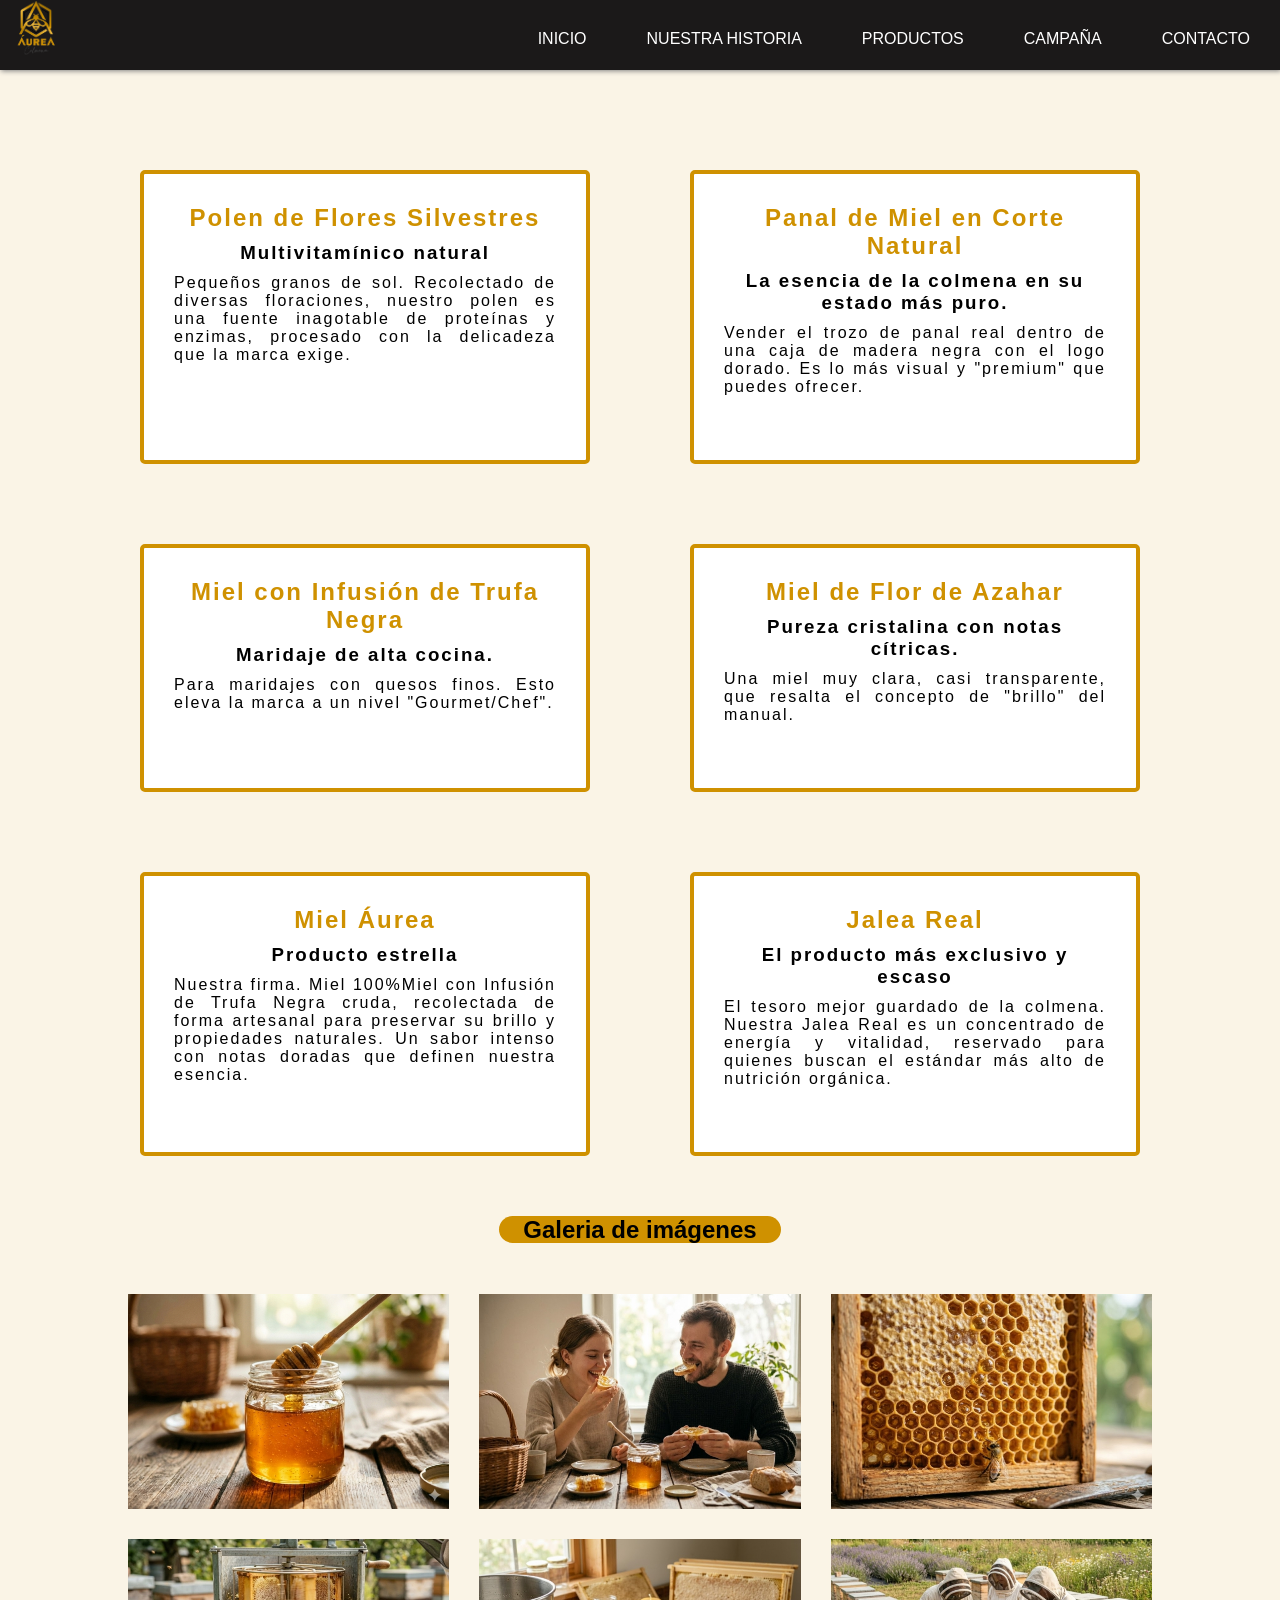
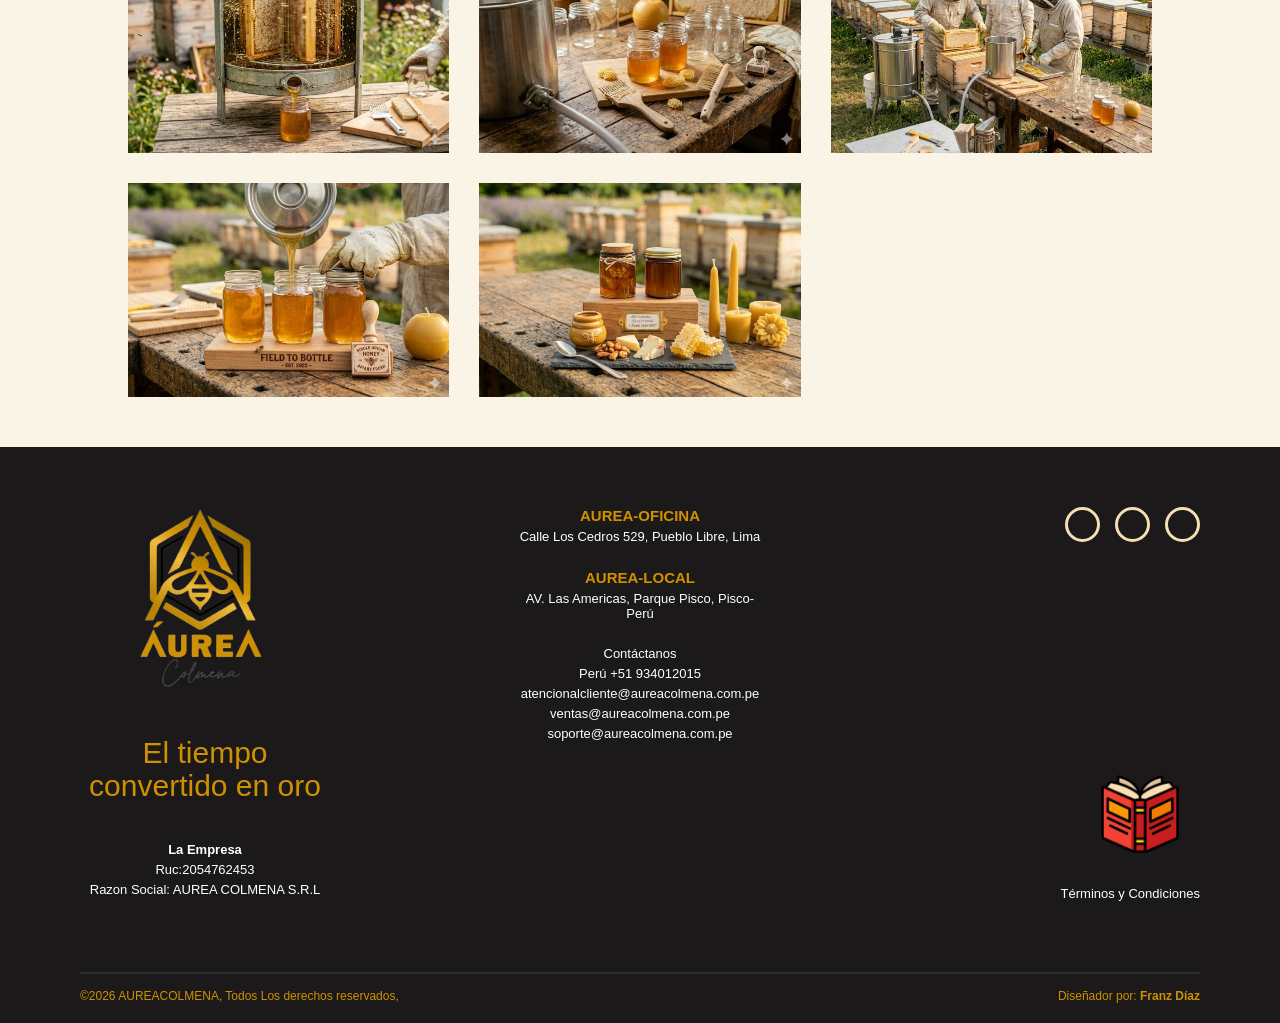
==== productos.html @ 993e4b32 "Add files via upload" ====
<!DOCTYPE html>
<html lang="en">
<head>
    <meta charset="UTF-8">
    <meta name="viewport" content="width=device-width, initial-scale=1.0">
    <title>AUREA COLMENA</title>
    <link rel="shortcut icon" href="IMG/isotipo.jpg">

    <link rel="stylesheet" href="CSS/index.css">
    <link rel="stylesheet" href="CSS/productos.css">
    <link rel="stylesheet" href="CSS/estilo-footer.css">


</head>
  <header class="header">
    <a href="INDEX.html" class="logo"><img src="IMG/logo-aurea.png" width="55"></a>
    <input type="checkbox" id="side-menu" class="side-menu">
    <label for="side-menu" class="hamb"><span class="hamb-line"></span></label>
    <nav class="nav"> 
     <ul class="menu"> 
        <li><a href="index.html">INICIO</a></li>
        <li><a href="nuestrahistoria.html">NUESTRA HISTORIA</a></li>
        <li><a href="productos.html">PRODUCTOS</a></li>
        <li><a href="campaña.html">CAMPAÑA</a></li>
        <li><a href="contacto.html">CONTACTO</a></li>
     </ul>
    </nav>
  </header>
  
  <div class="productos">
    <div class="container-prod">
        
    </div>
    <div class="container-prod">
        <div class="card-prod">
            <h2>Polen de Flores Silvestres</h2>
            <h3>Multivitamínico natural</h3>
            <p>Pequeños granos de sol. Recolectado de diversas floraciones, 
                nuestro polen es una fuente inagotable de proteínas y enzimas, 
                procesado con la delicadeza que la marca exige.</p>
            <img src="img/polen-aurea.png" alt="">
        </div>
        <div class="card-prod">
            <h2>Panal de Miel en Corte Natural</h2>
            <h3>La esencia de la colmena en su estado más puro.</h3>
            <p>Vender el trozo de panal real dentro de una caja de madera negra con el logo dorado. Es lo más visual y "premium" que puedes ofrecer.</p>
            <img src="img/panal-aurea.png" alt="">
        </div>
    </div>
    <div class="container-prod">
        <div class="card-prod">
            <h2>Miel con Infusión de Trufa Negra</h2>
            <h3>Maridaje de alta cocina.</h3>
            <p>Para maridajes con quesos finos. Esto eleva la marca a un nivel "Gourmet/Chef".</p>
            <img src="img/trufas negras.png" alt="">
        </div>
        <div class="card-prod">
            <h2>Miel de Flor de Azahar</h2>
            <h3>Pureza cristalina con notas cítricas.</h3>
            <p>Una miel muy clara, casi transparente, que resalta el concepto de "brillo" del manual.</p>
            <img src="img/flor de azahar.png" alt="">
        </div>
    </div>
    <div class="container-prod">
        <div class="card-prod">
            <h2>Miel Áurea</h2>
            <h3>Producto estrella</h3>
            <p>Nuestra firma. Miel 100%Miel con Infusión de Trufa Negra cruda, recolectada 
                de forma artesanal para preservar su brillo y 
                propiedades naturales. Un sabor intenso con notas doradas
                que definen nuestra esencia.</p>
            <img src="img/miel-aurea.png" alt="">
        </div>
        <div class="card-prod">
            <h2>Jalea Real</h2>
            <h3>El producto más exclusivo y escaso</h3>
            <p>El tesoro mejor guardado de la colmena.
                Nuestra Jalea Real es un concentrado de energía y vitalidad, 
                reservado para quienes buscan el estándar más alto de nutrición orgánica.</p>
            <img src="img/jalea-aurea.png" alt="">
        </div>
</div>
<div class="ful-img" id="fulImgBox">
<img src="IMG GALERIA/imagen galeria 1.jpg" id="fulImg" alt="">
<span onclick="closeImg()">X</span>
</div>

<b><h2><span>Galeria de imágenes</h2></span></b>

<div class="img-gallery">
    <img src="IMG GALERIA/imagen galeria 1.jpg" onclick="openFulImg(this.src)" alt="imagen-1">
    <img src="IMG GALERIA/imagen 2.jpg" onclick="openFulImg(this.src)" alt="imagen-2">
    <img src="IMG GALERIA/imagen 3.jpg" onclick="openFulImg(this.src)" alt="imagen-3">
    <img src="IMG GALERIA/imagen 4.jpg" onclick="openFulImg(this.src)" alt="imagen-4">
    <img src="IMG GALERIA/imagen 5.jpg" onclick="openFulImg(this.src)" alt="imagen-5">
    <img src="IMG GALERIA/imagen 6.jpg" onclick="openFulImg(this.src)" alt="imagen-6">
    <img src="IMG GALERIA/imagen 7.jpg" onclick="openFulImg(this.src)" alt="imagen-7">
    <img src="IMG GALERIA/imagen 8.jpg" onclick="openFulImg(this.src)" alt="imagen-8">
</div>

<script src="EFECTO-ANIMACION.js"></script>

  <footer class="main-footer">
    <div class="footer-container">
       <div class="footer-column branding">
           <img src="IMG/logo-aurea.png" alt="AFROMAX-NUTRIENDO RAICES" class="footer-logo">
           <h2 class="tagline">El tiempo convertido en oro</h2>
           <div class="Company-info">
             <p><strong>La Empresa</strong></p>
             <ul>
                  <li>Ruc:2054762453</li>
                  <li>Razon Social: AUREA COLMENA S.R.L</li>
             </ul>
           </div>
       </div>
          <div class="footer-column contact-details">
           <div class="andress-section">
             <p>
                <strong >AUREA-OFICINA </strong>
             </p>
              <P>Calle Los Cedros 529, Pueblo Libre, Lima</P>
         </div>

          <div class="andress-section">
             <p>
                <strong >AUREA-LOCAL</strong>
             </p>
              <P>AV. Las Americas, Parque Pisco, Pisco-Perú</P>
         </div>
             <div class="contact-section">
                <p><stong>Contáctanos</stong></p>
                <ul>
                   <li>Perú +51 934012015</li>
                   <li>atencionalcliente@aureacolmena.com.pe</li>
                   <li>ventas@aureacolmena.com.pe</li>
                   <li>soporte@aureacolmena.com.pe</li>
                </ul>
             </div>
         </div>

         <div class="footer-column extras">
           <div class="social-icons">
               <a href="https://www.instagram.com/"><i class="fab fa-instagram"></i></a>  
               <a href="https://www.linkedin.com/login/es"><i class="fab fa-linkedin-in"></i></a>
               <a href="https://www.facebook.com/?locale=es_LA"><i class="fab fa-facebook-f"></i></a>                   
                                  
               
             
           </div>

           <div class="complaints-book">
             <img src="IMG/terminos-aurea.png" alt="libro de reclamaciones">
             <a href="#" class="terms-link">Términos y Condiciones</a>
           </div>
         </div>
    </div>

      <div class="footer-bottom">
       <p>©2026 AUREACOLMENA, Todos Los derechos reservados,</p>
       <div class="divider"></div>
       <p>Diseñador por: <strong>Franz Díaz</strong></p>
      </div>
  </footer>
</body>
</html>
---- CSS/index.css ----
@import url('https://fonts.googleapis.com/css2?family=Luckiest+Guy&family=Poppins:ital,wght@0,100;0,200;0,300;0,400;0,500;0,600;0,700;0,800;0,900;1,100;1,200;1,300;1,400;1,500;1,600;1,700;1,800;1,900&display=swap');


*{
   margin: 0;
   padding: 0;
   box-sizing: border-box;
   font-family:'Poppins', sans-serif;
}
main{
    padding: 0;
}
a{
    text-decoration: none;
}
ul{
list-style: none;
}
.header{
    background-color: #1b1919; 
    box-shadow: 1px 1px 5px 0px gray;
    width: 100%;
}
.logo{
    display: inline-block;
    color: white;
    font-size: 60px;
    margin-left: 10px;
}
.nav{
    width: 100%;
    height: 100%;
    position: fixed;
    overflow: hidden;
    max-height: 0;
    transition: max-height .5s ease-out;  
    background-color: #1b1919; 
}
.menu a{
    display: block;
    padding: 30px;
    color: white;
}
.menu ul li a:hover{
    background-color: #f1bb3d;
}
.hamb{
cursor: pointer;
float: right;
padding: 40px 20px;
}
.hamb-line{
    background-color: white;
    display: block;
    height: 2px;
    position: relative;
    width: 24px;
}
.hamb-line::before
.hamb-line::after
{
    background: white;
    content: ´´;
    display: block;
    height: 100%;
    position: absolute;
    transition: all .2s ease-out;
    width: 100%;
}
.hamb-line::before
{
    top: 5px;
}
.hamb-line::after
{
    top:5px;
}
.side-menu{
    display: none;
}
.side-menu:checked ~ nav {
    max-height: 100%;
}
.side-menu:checked ~ .hamb-line
{
background: transparent;
}
.side-menu:checked ~ .hamb .hamb-line::before
{
    transform: rotate(-45deg);
    top: 0;
}
.side-menu:checked ~ .hamb .hamb-line::after
{
    transform: rotate(-45deg);
    top: 0;
}
@media (min-width: 768px){
    .nav
    {
        max-height: none;
        top: 0;
        position: relative;
        float: right;
        width: fit-content;
        background-color: transparent;
    }
    .menu li{
        float: left;
    }
    .menu a:hover{
        background-color: transparent;
        color: #f1bb3d;
    }
    .hamb{
        display: none;
    }
}
---- CSS/productos.css ----
@import url('https://fonts.googleapis.com/css2?family=Luckiest+Guy&family=Poppins:ital,wght@0,100;0,200;0,300;0,400;0,500;0,600;0,700;0,800;0,900;1,100;1,200;1,300;1,400;1,500;1,600;1,700;1,800;1,900&display=swap');

*{
    font-family: 'Poppins', sans-serif;
}
.productos{
    text-align: center;
}
.container-prod{
    display: flex;
    justify-content: center;
    gap: 100px;
    padding-top: 20px;
    padding-bottom: 60px;
}
.card-prod{
    background-color: #ffffff;
    border-radius: 5px;
    padding: 30px;
    width: 450px;
    text-align: justify;
    border: #cf9100 4px solid;
    letter-spacing: 2px;
}
.img{
    filter: brightness(0.3);
    width: 100%;
    display: block;
    z-index: 1;
    height: 650px;
}       
h1{
    font-size: 70px;
    color: #cf9100;
    padding-bottom: 30px;
}

.card-prod img{
    width: 100%;
    padding-top: 30px;
}
.card-prod h2{
    text-align: center;
    color: #cf9100;
}
.card-prod h3{
    text-align: center;
    padding: 10px;
}
h1::before{
    content: "";
    display: block;
    width: 100%;
    height: 2px;
    position: absolute;
    background-color: black;
    top: 50%;
    z-index: -1;
}
h2 span{
    background-color: #cf9100;
    padding: 0 24px;
    border-radius: 24px;
}
.img-gallery{
    width: 80%;
    margin: 50px auto 50px;
    display: grid;
    grid-template-columns: repeat(auto-fit,minmax(240px,1fr));
    gap: 30px;
}
.img-gallery img{
    width: 100%;
    cursor: pointer;
    transition: 1s;
}
.img-gallery img:hover{
    transform: scale(1.2);
}
.ful-img{
    width: 100%;
    height: 100vh;
    background-color: black;
    position: fixed;
    top: 0;
    left: 0;
    display: none;
    align-items: center;
    justify-content: center;
    z-index: 99;
}
.ful-img span{
    position: absolute;
    top: 5%;
    right: 5%;
    font-size: 30px;
    color: white;
    cursor: pointer;
}
.ful-img img{
    width: 90%;
    max-width: 600px;
}

/*Responsive*/

@media (max-width: 768px){

    .container-prod{
        flex-direction: column;
        align-items: center;
        gap: 30px;
        padding-left: 15px;
        padding-right: 15px;
    }

    .card-prod{
        width: 100%;
        max-width: 400px;
        padding: 20px;
    }

    h1{
        font-size: 40px;
    }

    .img{
        height: 300px;
        object-fit: cover;
    }

    .img-gallery{
        width: 95%;
        gap: 15px;
        grid-template-columns: repeat(auto-fit,minmax(150px,1fr));
    }

    .img-gallery img:hover{
        transform: none;
    }

    .ful-img img{
        width: 95%;
    }
}
---- CSS/estilo-footer.css ----
*{
    margin: 0px;
    padding: 0px;
    box-sizing: border-box;
    font-family: sans-serif;
}
body{
    background-color:  #faf4e6;

}
.main-footer{
    background-color: #1b1919;
    color: white;
    padding: 60px 80px 20px 80px;
}
.footer-container{
    display: flex;
    justify-content: space-between;
    flex-wrap: wrap;
    max-width: 1400px;
    margin: 0 auto;
    padding-bottom: 40px;
    border-bottom: 2px solid rgb(46, 46, 46);
}
/*COLUMNAS*/

.footer-column{
    flex: 1;
    max-width: 250px;
    margin-bottom: 30px;
}
.footer-logo{
    width: 180px;
    margin-bottom: 40px;
}
.tagline{
    font-size: 30px;
    font-weight: 300;
    line-height: 1.1;
    margin-bottom: 40px;
    color:  #cf9100;
    font-family: Impact, Haettenschweiler, 'Arial Narrow Bold', sans-serif;
}
.Company-info{
    font-size: 13px;
    color: white;
    margin-bottom: 5px;
    list-style: none;
}
.Company-info p, .Company-info li{
    font-size: 13px;
    color: white;
    margin-bottom: 5px;
    list-style: none;
}
/*ESTILO DE CONTACTO*/

.contact-details P, .contact-details li{
    font-size: 13px;
    color:  white;
    margin-bottom: 5px;
    list-style: none;
}
.andress-section{
    margin-bottom: 25px;
}
.contact-details strong{
     font-size: 15px;
    color:  #cf9100;
    margin-bottom: 5px;
    list-style: none;
}
/*ESTILO DE REDES SOCIALES*/

.extras{
    display: flex;
    flex-direction: column;
    align-items: flex-end;
    justify-content: space-between;
}
.social-icons{
    display: flex;
    gap: 15px;
}
.social-icons a{
    width: 35px;
    height: 35px;
    border: 3px solid wheat;
    border-radius: 50%;
    display: flex;
    align-items: center;
    justify-content: center;
    transition: 0.3s;
    color:  #cf9100;
}
.social-icons a:hover{
    background-color:  #cf9100;
    color: white;
}
.complaints-book{
    text-align: right;
}
.complaints-book img{
    width: 120px;
    display: block;
    margin-left: auto;
    margin-bottom: 10px;
}
.terms-link{
    font-size: 13px;
    color: white;
}
.footer-bottom{
    display: flex;
    justify-content: space-between;
    align-items: center;
    padding-top: 15px;
    font-size: 12px;
    color: #cf9100;
}
.footer-strong{
    color: black;
}
/*REPONSIVE*/

@media(max-width: 992px){
    .footer-container{
        flex-direction: column;
    }
    .tagline{
        font-size: 32px;
    }
    .extras{
        align-items: center;
    }
    .complaints-book{
        text-align: left;
    }
    .complaints-book img{
        margin-left: 0;
    }
}
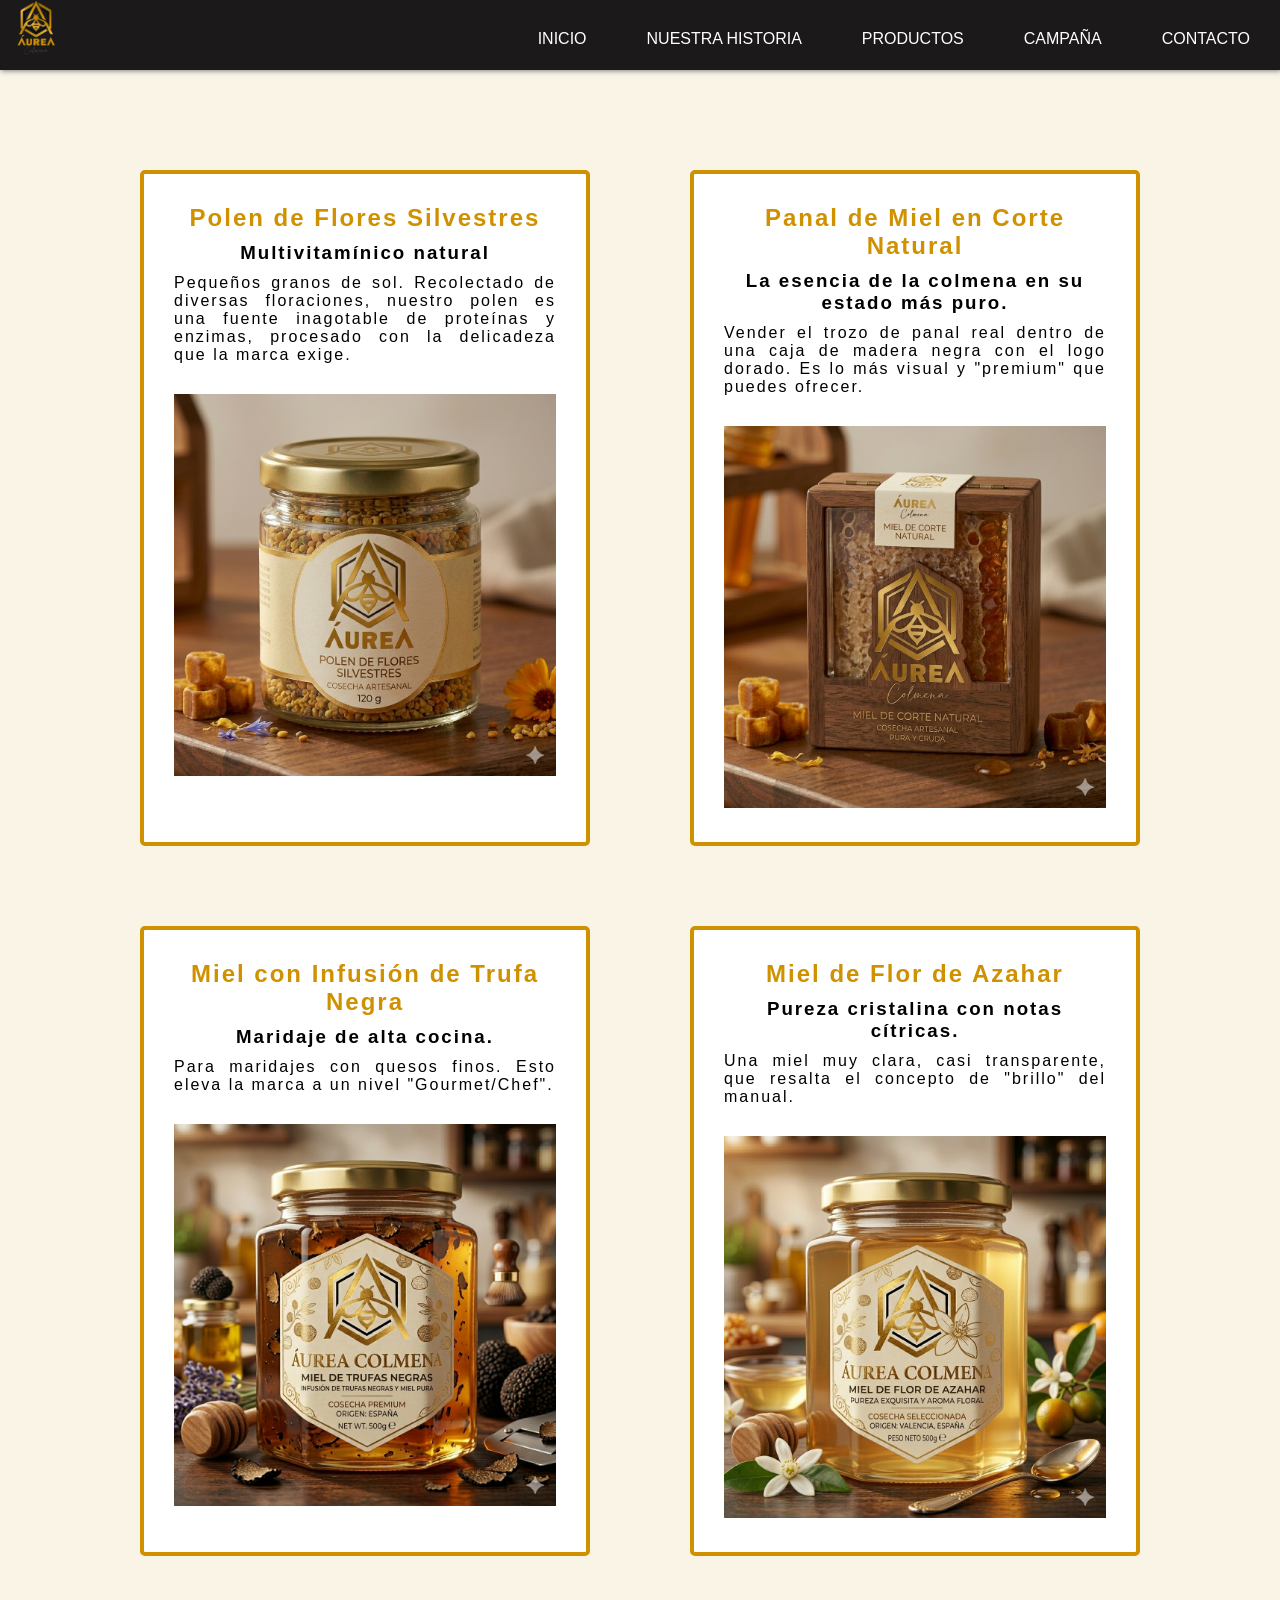
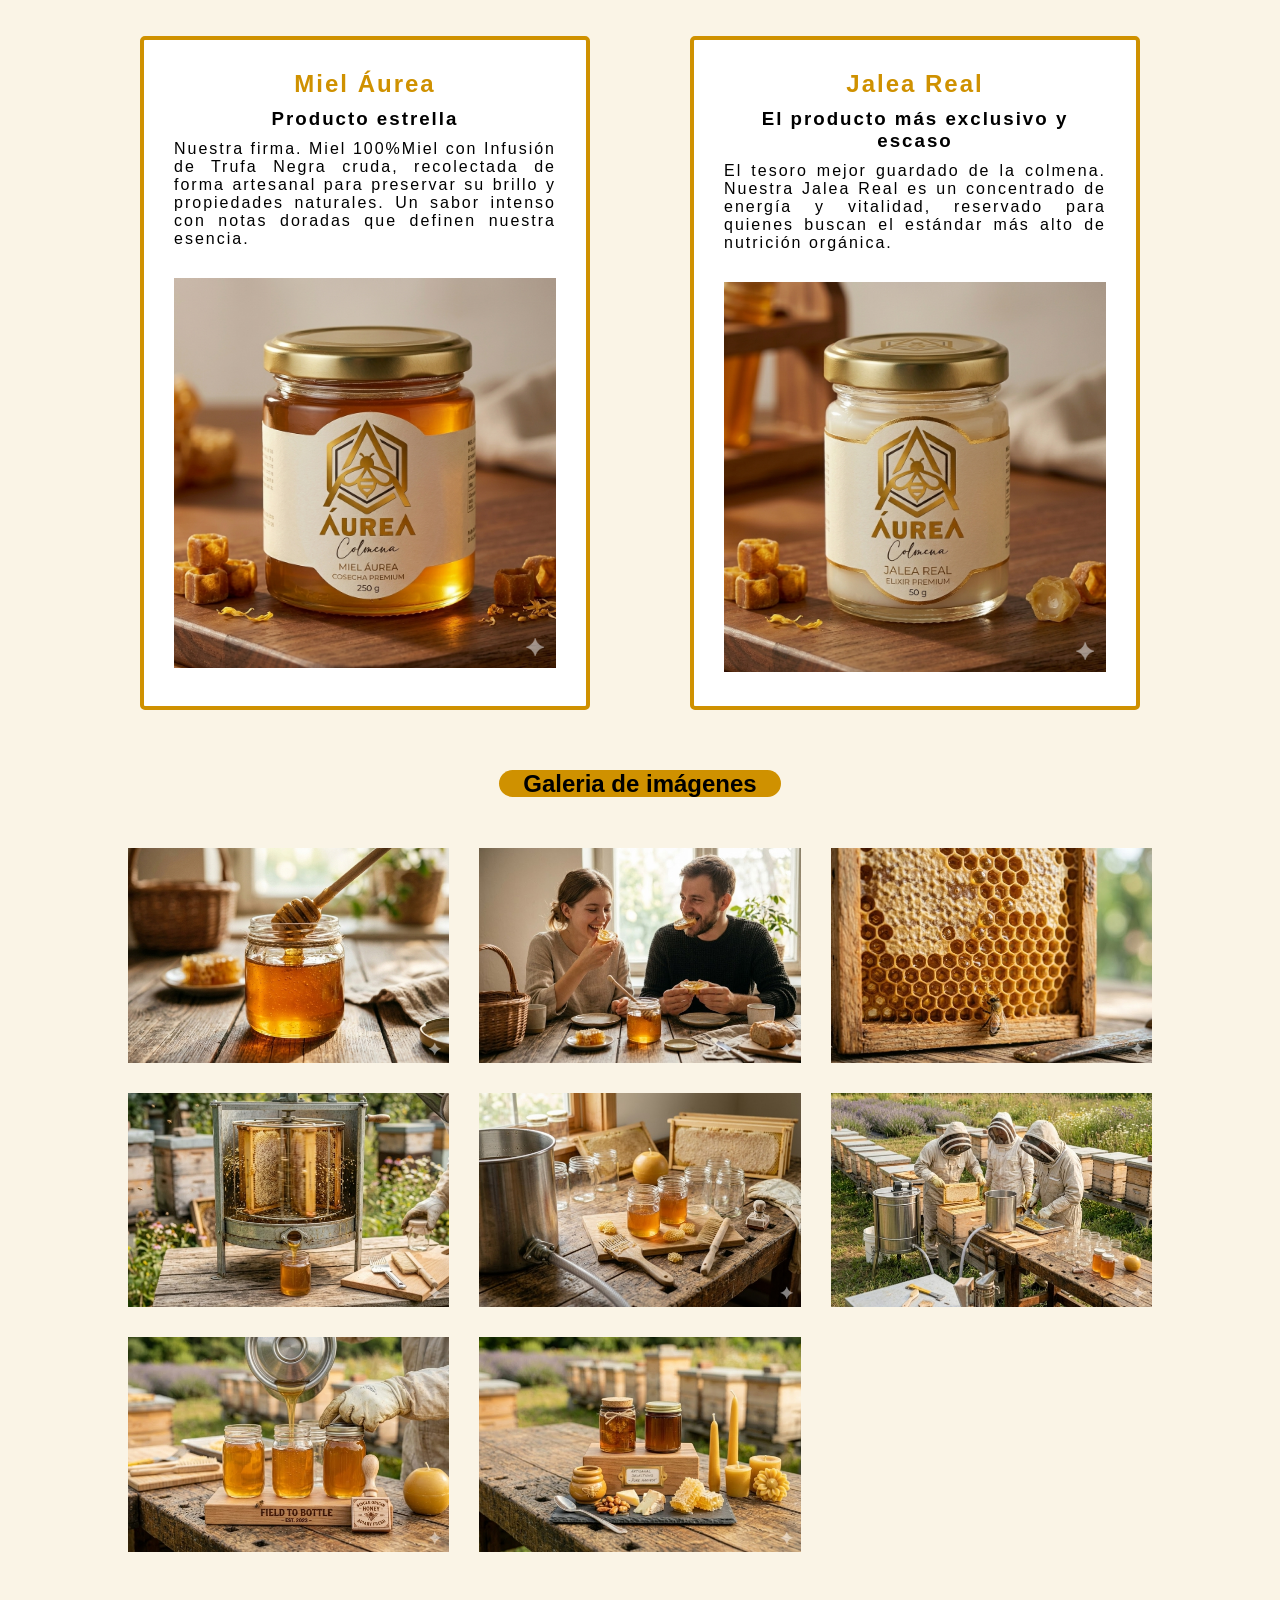
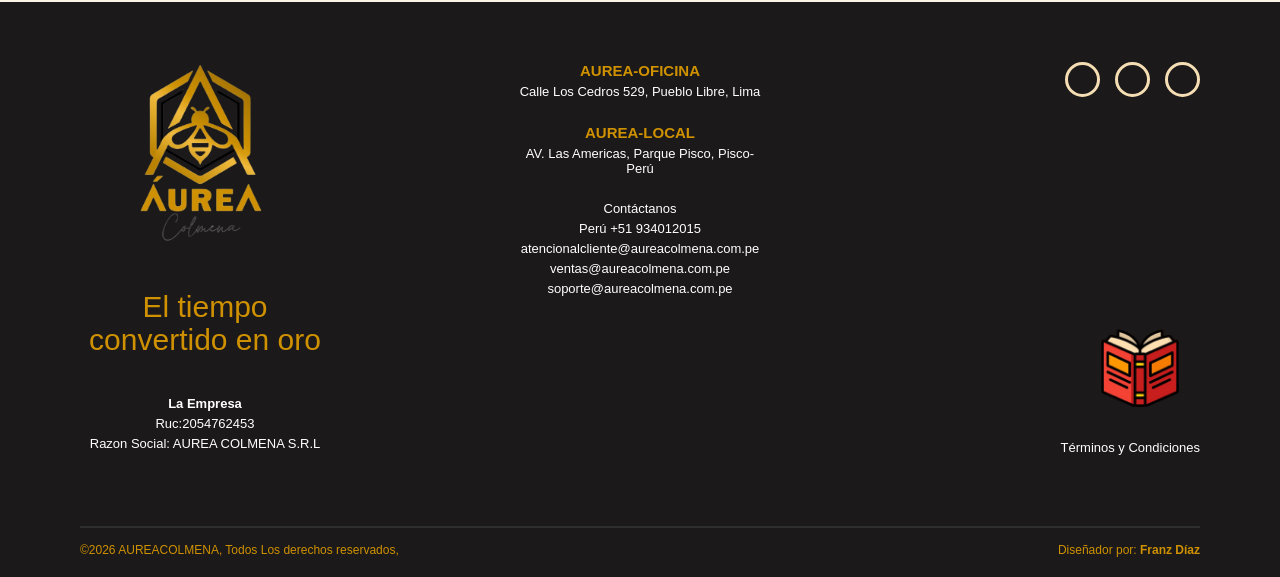
==== commit 42ebacb4: "Update productos.html" ====
--- a/productos.html
+++ b/productos.html
@@ -38,13 +38,13 @@
             <p>Pequeños granos de sol. Recolectado de diversas floraciones, 
                 nuestro polen es una fuente inagotable de proteínas y enzimas, 
                 procesado con la delicadeza que la marca exige.</p>
-            <img src="img/polen-aurea.png" alt="">
+            <img src="IMG/polen-aurea.png" alt="">
         </div>
         <div class="card-prod">
             <h2>Panal de Miel en Corte Natural</h2>
             <h3>La esencia de la colmena en su estado más puro.</h3>
             <p>Vender el trozo de panal real dentro de una caja de madera negra con el logo dorado. Es lo más visual y "premium" que puedes ofrecer.</p>
-            <img src="img/panal-aurea.png" alt="">
+            <img src="IMG/panal-aurea.png" alt="">
         </div>
     </div>
     <div class="container-prod">
@@ -52,13 +52,13 @@
             <h2>Miel con Infusión de Trufa Negra</h2>
             <h3>Maridaje de alta cocina.</h3>
             <p>Para maridajes con quesos finos. Esto eleva la marca a un nivel "Gourmet/Chef".</p>
-            <img src="img/trufas negras.png" alt="">
+            <img src="IMG/trufas negras.png" alt="">
         </div>
         <div class="card-prod">
             <h2>Miel de Flor de Azahar</h2>
             <h3>Pureza cristalina con notas cítricas.</h3>
             <p>Una miel muy clara, casi transparente, que resalta el concepto de "brillo" del manual.</p>
-            <img src="img/flor de azahar.png" alt="">
+            <img src="IMG/flor de azahar.png" alt="">
         </div>
     </div>
     <div class="container-prod">
@@ -69,7 +69,7 @@
                 de forma artesanal para preservar su brillo y 
                 propiedades naturales. Un sabor intenso con notas doradas
                 que definen nuestra esencia.</p>
-            <img src="img/miel-aurea.png" alt="">
+            <img src="IMG/miel-aurea.png" alt="">
         </div>
         <div class="card-prod">
             <h2>Jalea Real</h2>
@@ -77,7 +77,7 @@
             <p>El tesoro mejor guardado de la colmena.
                 Nuestra Jalea Real es un concentrado de energía y vitalidad, 
                 reservado para quienes buscan el estándar más alto de nutrición orgánica.</p>
-            <img src="img/jalea-aurea.png" alt="">
+            <img src="IMG/jalea-aurea.png" alt="">
         </div>
 </div>
 <div class="ful-img" id="fulImgBox">
@@ -162,4 +162,4 @@
       </div>
   </footer>
 </body>
-</html>+</html>
